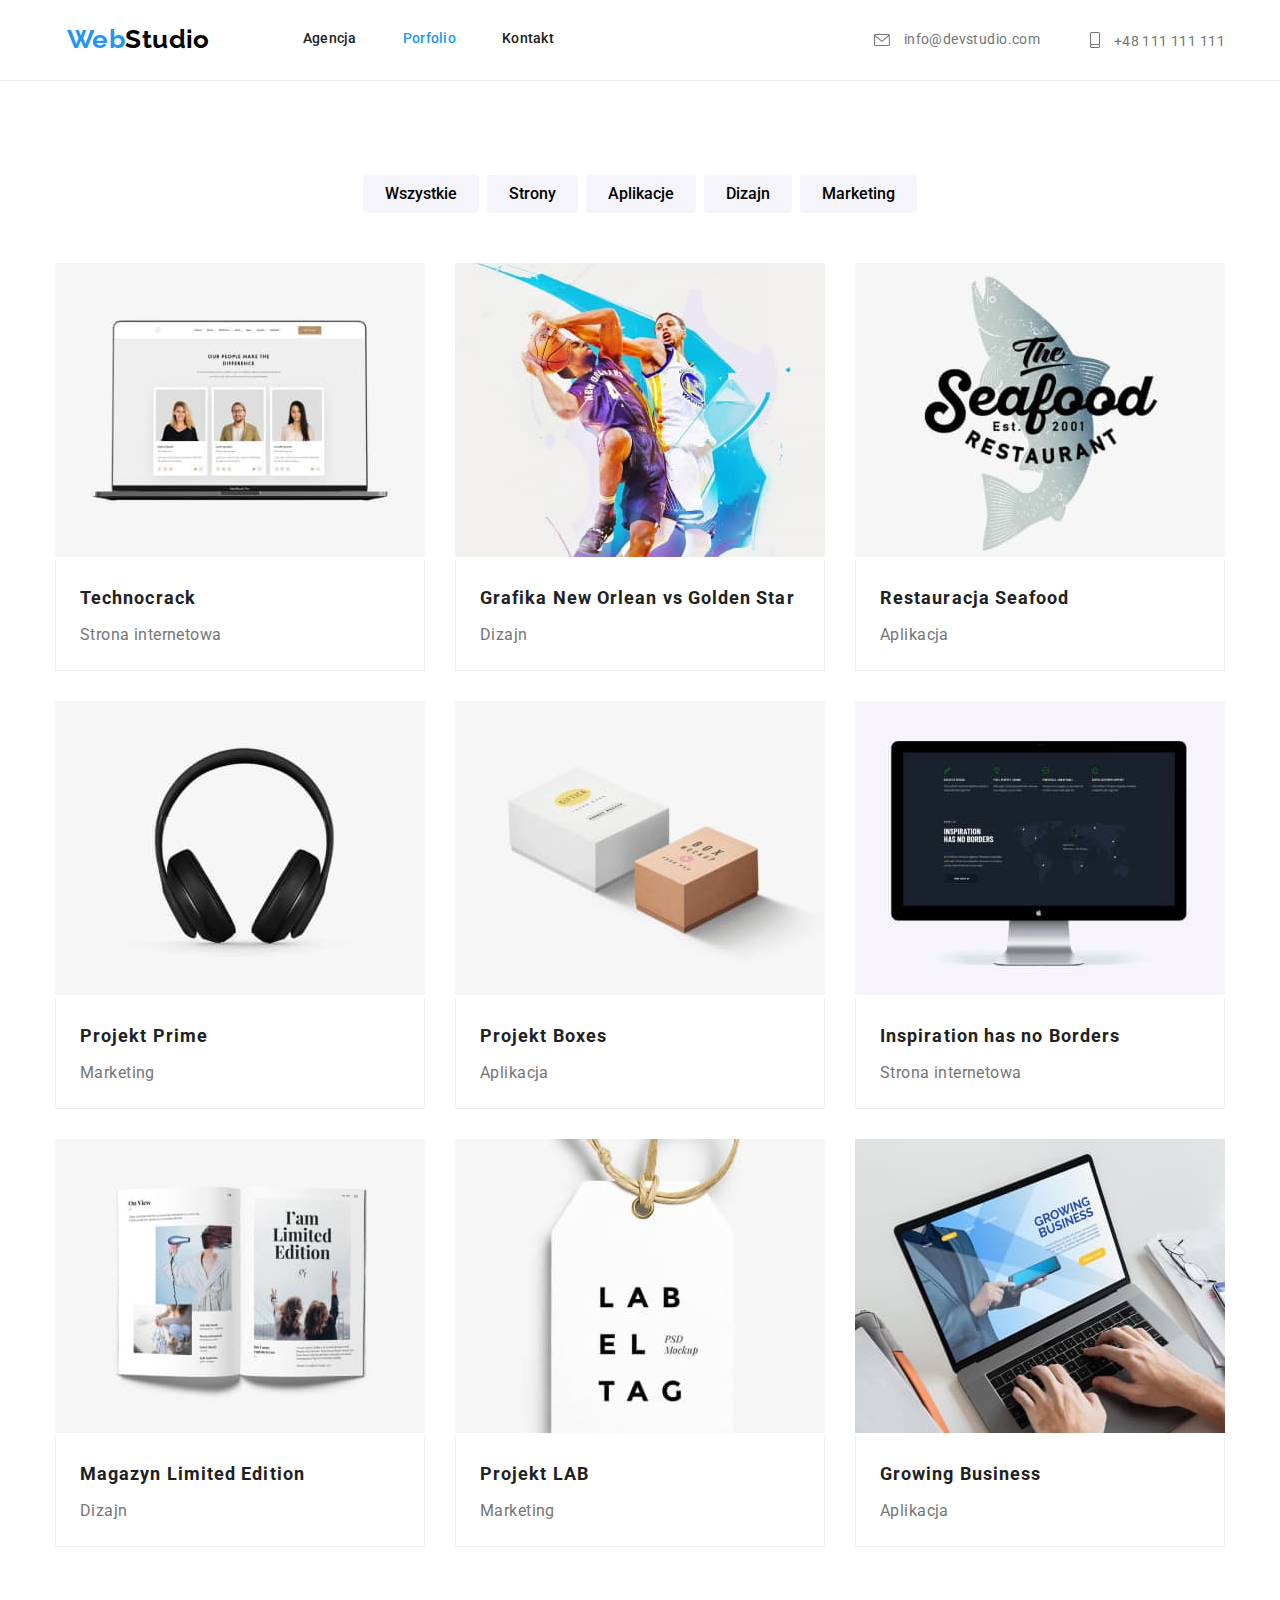
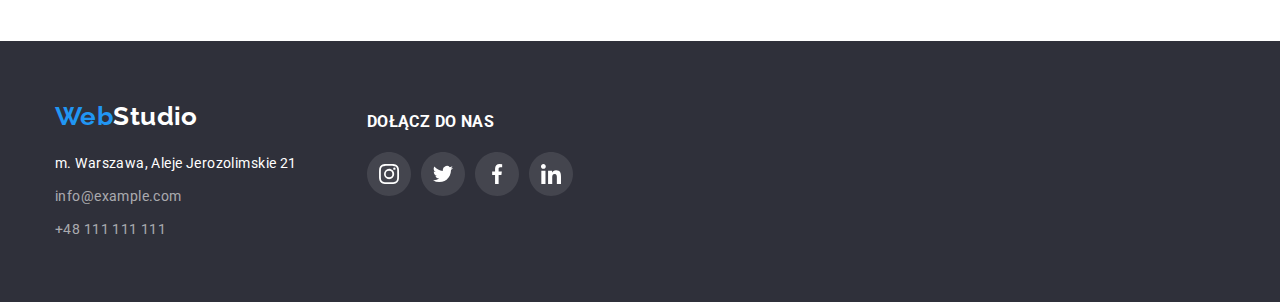
==== portfolio.html @ a1414be4 "first commit" ====
<!DOCTYPE html>
<html lang="en">

<head>
  <meta charset="UTF-8" />
  <meta http-equiv="X-UA-Compatible" content="IE=edge" />
  <meta name="viewport" content="width=device-width, initial-scale=1.0" />
  <link rel="stylesheet" href="./css/modern-normalize.min.css" />
  <link rel="stylesheet" href="./css/styles.css" />
  <link rel="preconnect" href="https://fonts.googleapis.com" />
  <link rel="preconnect" href="https://fonts.gstatic.com" crossorigin />
  <link href="https://fonts.googleapis.com/css2?family=Raleway:wght@700&family=Roboto:wght@400;500;700;900&display=swap"
    rel="stylesheet" />
  <title>WebStudio-portfolio</title>
</head>

<body>
  <header class="header-border">
    <div class="container header">
      <nav class="header__nav">
        <a class="header__logo link" href="./index.html">Web<span class="header__logo-part">Studio</span></a>
        <ul class="header__menu">
          <li>
            <a class="link header__menu-item agencja" href="agencja">Agencja</a>
          </li>
          <li>
            <a class="link header__menu-item portfolio" href="./portfolio.html">Porfolio</a>
          </li>
          <li>
            <a class="link header__menu-item kontakt" href="kontakt">Kontakt</a>
          </li>
        </ul>
      </nav>
      <ul class="header__contacts">
        <li class="header__contact">
          <a class="link header__contacts-item" href="mailto:info@devstudio.com">
            <svg class=" header__icon" width="16" height="12">
              <use href="./images/icons.svg#icon-e-mail"></use>
            </svg>
            info@devstudio.com
          </a>
        </li>
        <li class="header__contact">
          <a class="link header__contacts-item" href="tel:48111111111">
            <svg class="header__icon" width="10" height="16">
              <use href="./images/icons.svg#icon-smartphone"></use>
            </svg>
            +48 111 111 111</a>
        </li>
      </ul>
    </div>
  </header>

  <main>
    <section class="section">
      <div class="container">
        <ul class="menu__btn">
          <li class="menu__btn-item"><button type="button">Wszystkie</button></li>
          <li class="menu__btn-item"><button type="button">Strony</button></li>
          <li class="menu__btn-item"><button type="button">Aplikacje</button></li>
          <li class="menu__btn-item"><button type="button">Dizajn</button></li>
          <li class="menu__btn-item"><button type="button">Marketing</button></li>
        </ul>
        <ul class="gallery">
          <li class="gallery__product">
            <img src="./images/portfolio-photo1.jpg" alt="Laptop z włączoną platformą" width="370" height="294" />
            <div class="product__box">
              <h3 class="product__name">Technocrack</h3>
              <p class="product__description">Strona internetowa</p>
            </div>
          </li>
          <li class="gallery__product">
            <img src="./images/portfolio-photo2.jpg" alt="Dwóch koszykarzy walczących o piłkę" width="370"
              height="294" />
            <div class="product__box">
              <h3 class="product__name">Grafika New Orlean vs Golden Star</h3>
              <p class="product__description">Dizajn</p>
            </div>
          </li>
          <li class="gallery__product">
            <img src="./images/portfolio-photo3.jpg" alt="Logo restauracji The Seafood" width="370" height="294" />
            <div class="product__box">
              <h3 class="product__name">Restauracja Seafood</h3>
              <p class="product__description">Aplikacja</p>
            </div>
          </li>
          <li class="gallery__product">
            <img src="./images/portfolio-photo4.jpg" alt="słuchawki nauszne" width="370" height="294" />
            <div class="product__box">
              <h3 class="product__name">Projekt Prime</h3>
              <p class="product__description">Marketing</p>
            </div>
          </li>
          <li class="gallery__product">
            <img src="./images/portfolio-photo5.jpg" alt="dwa kartony" width="370" height="294" />
            <div class="product__box">
              <h3 class="product__name">Projekt Boxes</h3>
              <p class="product__description">Aplikacja</p>
            </div>
          </li>
          <li class="gallery__product">
            <img src="./images/portfolio-photo6.jpg" alt="Monitor komputera z włączoną stroną internetową" width="370"
              height="294" />
            <div class="product__box">
              <h3 class="product__name">Inspiration has no Borders</h3>
              <p class="product__description">Strona internetowa</p>
            </div>
          </li>
          <li class="gallery__product">
            <img src="./images/portfolio-photo7.jpg" alt="czasopismo z obrazkami" width="370" height="294" />
            <div class="product__box">
              <h3 class="product__name">Magazyn Limited Edition</h3>
              <p class="product__description">Dizajn</p>
            </div>
          </li>
          <li class="gallery__product">
            <img src="./images/portfolio-photo8.jpg" alt="metkę LABELTAG" width="370" height="294" />
            <div class="product__box">
              <h3 class="product__name">Projekt LAB</h3>
              <p class="product__description">Marketing</p>
            </div>
          </li>
          <li class="gallery__product">
            <img src="./images/portfolio-photo9.jpg" alt="Laptop z włączoną stroną growing buisiness" width="370"
              height="294" />
            <div class="product__box">
              <h3 class="product__name">Growing Business</h3>
              <p class="product__description">Aplikacja</p>
            </div>
          </li>
        </ul>
      </div>
    </section>
  </main>

  <footer class="footer__background">
    <div class="footer__container">
      <div class="footer__wrapper">
        <a class="footer__logo link" href="WebStudio">Web<span class="footer__logo-part">Studio</span></a>
        <address>
          <ul class="footer__adressess">
            <li>
              <a class="link footer__place" href="https://goo.gl/maps/jp3QV2B9B6zz9JZ26">m. Warszawa, Aleje
                Jerozolimskie
                21</a>
            </li>
            <li>
              <a class="link footer__address" href=" mailto:info@example.com">info@example.com</a>
            </li>
            <li>
              <a class="link footer__address" href="tel:48111111111">+48 111 111 111</a>
            </li>
          </ul>
        </address>
      </div>
      <div class="footer__social-media">
        <h3 class="footer__title">dołącz do nas</h3>
        <ul class="footer__icons">
          <li class="footer__icon">
            <a href="#" target="_blank" class="footer__icon-link">
              <svg class="footer__icon-item" width="44px" height="44px">
                <use href="./images/icons.svg#icon-instagram"></use>
              </svg>
            </a>
          </li>
          <li class="footer__icon">
            <a href="#" target="_blank" class="footer__icon-link">
              <svg class="footer__icon-item" width="44px" height="44px">
                <use href="./images/icons.svg#icon-twitter"></use>
              </svg>
            </a>
          </li>
          <li class="footer__icon">
            <a href="#" target="_blank" class="footer__icon-link">
              <svg class="footer__icon-item" width="44px" height="44px">
                <use href="./images/icons.svg#icon-facebook"></use>
              </svg>
            </a>
          </li>
          <li class="footer__icon">
            <a href="#" target="_blank" class="footer__icon-link">
              <svg class="footer__icon-item" width="44px" height="44px">
                <use href="./images/icons.svg#icon-linkedin"></use>
              </svg>
            </a>
          </li>
        </ul>
      </div>
    </div>
  </footer>
</body>

</html>
---- css/styles.css ----
:root {
  --active-color: #2196f3;
  --brand-color1: #757575;
  --brand-color2: #fff;
  --brand-color3: #212121;
  --background-color: #2f303a;
  --icon-color: #afb1b8;
  --logo-color: #000;
  --brand-font: "Roboto", sans-serif;
  --space-gap: 30px;
}
body {
  font-family: var(--brand-font);
  color: var(--brand-color3);
  font-size: 14px;
  letter-spacing: 0.03em;
}
ul {
  list-style: none;
}
ul,
h1,
h2,
h3,
p {
  padding-inline-start: 0;
  margin-block-start: 0;
  margin-block-end: 0;
}
.section {
  padding: 94px 0;
}
.container {
  width: 1200px;
  margin: 0 auto;
}
.header,
.header__nav,
.header__menu {
  display: flex;
}
.header-border {
  border-bottom: 1px solid #ececec;
}
.header {
  justify-content: space-between;
  padding: 24px 15px 25px 27px;
}
.header__nav {
  align-items: center;
}
.header__logo {
  font-family: "raleway";
  font-weight: 700;
  font-size: 26px;
  line-height: 1.19;
  color: var(--active-color);
  margin-right: 93px;
}
.header__logo-part {
  color: var(--logo-color);
}

.header__menu {
  font-weight: 500;
  line-height: 1.14;
  letter-spacing: 0.02em;
}
.header__menu > li:not(:last-child) {
  margin-right: 46px;
}
.header__contacts {
  display: flex;
  align-items: center;
  padding: auto;
}
.header__contacts > li:not(:last-child) {
  margin-right: 50px;
}
.header__contacts-item {
  color: var(--brand-color1);
}
.header__menu-item {
  color: var(--brand-color3);
}
.header__icon {
  margin-right: 10px;
}
.header__icon:nth-child(1) {
  position: relative;
  top: 2px;
}
.header__icon:nth-child(2) {
  position: relative;
  top: 4px;
}
.link:hover,
.link:focus,
.link:active {
  color: var(--active-color);
  --color4: var(--active-color);
}
.link {
  text-decoration: none;
}
button {
  font-weight: 500;
  font-size: 16px;
  line-height: 1.625;
  text-align: center;
  background: #f5f4fa;
  border-style: hidden;
  border-radius: 4px;
  cursor: pointer;
}
button:hover,
button:focus,
button:active {
  background-color: var(--active-color);
  color: var(--brand-color2);
  box-shadow: 0 3px 1px rgba(0, 0, 0, 0.1), 0 1px 2px rgba(0, 0, 0, 0.08),
    0 2px 2px rgba(0, 0, 0, 0.12);
  border-radius: 4px;
  border-style: hidden;
}
/*gallery*/
.menu__btn {
  display: flex;
  flex-direction: row;
  justify-content: center;
  align-items: center;
}
.menu__btn > li:not(:last-child) {
  margin-right: 8px;
}
.menu__btn-item > button {
  padding: 6px 22px 6px 22px;
}
.gallery {
  display: flex;
  flex-wrap: wrap;
  justify-content: center;
  gap: var(--space-gap);
  margin-top: 50px;
}
.product__box {
  border-left: 1px solid #eee;
  border-right: 1px solid #eee;
  border-bottom: 1px solid #eee;
  padding: 20px 24px 20px 24px;
}
.gallery__product {
  flex-basis: calc((100% - 90px) / 3);
  background-color: var(--brand-color2);
}
.gallery__product:focus,
.gallery__product:hover,
.gallery__product:active {
  box-shadow: 0px 1px 1px rgba(0, 0, 0, 0.12), 0px 4px 4px rgba(0, 0, 0, 0.06),
    1px 4px 6px rgba(0, 0, 0, 0.16);
  cursor: pointer;
}
.product__name {
  font-weight: 700;
  font-size: 18px;
  line-height: 2;
  letter-spacing: 0.06em;
  margin-block-start: 0;
  margin-block-end: 4px;
}
.product__description {
  font-size: 16px;
  line-height: 1.88;
  color: var(--brand-color1);
  margin-block-start: 0;
  margin-block-end: 0;
}
.portfolio {
  color: var(--active-color);
}
/*footer*/
.footer__background {
  background-color: var(--background-color);
  display: flex;
  flex-direction: column;
  justify-content: center;
  align-items: center;
}
.footer__container {
  width: 1200px;
  display: flex;
  flex-direction: row;
  align-items: flex-start;
  padding: 60px 0 60px 15px;
}
.footer__logo {
  font-family: "raleway";
  font-weight: 700;
  font-size: 26px;
  line-height: 1.19;
  color: var(--active-color);
}
.footer__logo-part {
  color: var(--brand-color2);
}
.footer__adressess {
  line-height: 1.71;
  font-style: normal;
  margin-top: 20px;
}
.footer__adressess > li:not(:last-child) {
  margin-bottom: 9px;
}
.footer__address {
  color: rgba(255, 255, 255, 0.6);
}
.footer__place {
  color: var(--brand-color2);
}
.footer__icon-link {
  --color6: rgba(255, 255, 255, 0.1);
  --color5: var(--brand-color2);
}
.footer__icon-link:hover,
.footer__icon-link:focus,
.footer__icon-link:active {
  --color6: var(--active-color);
}
.footer__wrapper {
  margin-right: 70px;
}
.footer__social-media {
  display: flex;
  flex-direction: column;
  justify-content: center;
}
.footer__title {
  font-weight: 700;
  line-height: 1.14;
  text-transform: uppercase;
  color: var(--brand-color2);
  margin-bottom: 20px;
  margin-top: 12px;
}
.footer__icons {
  display: flex;
  justify-content: center;
}
.footer__icon {
  margin-right: 10px;
}

/*banner*/
.banner {
  background-color: var(--background-color);
  align-items: center;
  text-align: center;
  padding: 200px 15px 200px 15px;
  background-image: linear-gradient(
      to top,
      rgba(47, 48, 58, 0.4) 0%,
      rgba(47, 48, 58, 0.4) 80%
    ),
    url("../images/banner-background.jpg");
  background-size: 1600px;
  background-repeat: no-repeat;
  background-position: center;
}
.banner__title {
  font-weight: 900;
  font-size: 44px;
  line-height: 1.36;
  text-align: center;
  letter-spacing: 0.06em;
  text-transform: uppercase;
  color: var(--brand-color2);
  margin-block-start: 0;
  margin-inline-end: 0;
  margin-bottom: 30px;
}

.banner__btn {
  font-weight: 700;
  font-size: 16px;
  line-height: 1.88;

  letter-spacing: 0.06em;
  padding: 10px 41px 10px 42px;
  background-color: var(--active-color);
  color: var(--brand-color2);
  box-shadow: 0 3px 1px rgba(0, 0, 0, 0.1), 0 1px 2px rgba(0, 0, 0, 0.08),
    0 2px 2px rgba(0, 0, 0, 0.12);
  border-radius: 4px;
  border-style: hidden;
}
/*adventages*/
.advantages {
  display: flex;
  flex-direction: row;
  justify-content: center;
}
.advantage:not(:last-child) {
  margin-right: 30px;
}
.advantage__title {
  font-weight: 700;
  text-transform: uppercase;
  margin-block-start: 0;
  margin-block-end: 10px;
}
.advantage__subtitle {
  line-height: 1.71;
  color: var(--brand-color1);
  margin-block-start: 0;
  margin-block-end: 0;
}
.adventage-icons {
  margin-bottom: 30px;
}
/*offices*/
.section__header {
  font-weight: 700;
  font-size: 36px;
  line-height: 1.16;
  padding-top: 0;
  margin-block-start: 0;
  margin-block-end: 0;
  text-align: center;
}
.offices__container {
  padding-top: 0;
}
.offices {
  display: flex;
  flex-direction: row;
  margin-top: 50px;
}
.office:not(:last-child) {
  margin-right: 30px;
}
/*cards*/
.section__cards {
  background: #f5f4fa;
}
.cards {
  display: flex;
  flex-direction: row;
  justify-content: center;
  margin-top: 50px;
}
.card__container {
  padding: 30px 0 30px 0;
}

.card {
  font-size: 16px;
  line-height: 1.19;
  text-align: center;
  background-color: var(--brand-color2);
  box-shadow: 0 1px 3px rgba(0, 0, 0, 0.12), 0 1px 1px rgba(0, 0, 0, 0.14),
    0 2px 1px rgba(0, 0, 0, 0.2);
  border-radius: 0 0 4px 4px;
}
.card:not(:last-child) {
  margin-right: 30px;
}
.card__title {
  font-weight: 500;
  font-size: 16px;
  margin-block-start: 0;
  margin-block-end: 10px;
}
.card__subtitle {
  color: var(--brand-color1);
  margin-block-start: 0;
  margin-block-end: 0;
}
.card__icons {
  display: flex;
  justify-content: center;
  margin: 16px 10px 0 0;
}
.card__icon-link:hover,
.card__icon-link:focus,
.card__icon-link:active {
  --color5: var(--brand-color2);
  --color6: var(--active-color);
}
/*client*/

.client__icons {
  display: flex;
  gap: var(--space-gap);
  margin-top: 50px;
}

.client__icon {
  border: 1px solid var(--icon-color);
  border-radius: 4px;
  padding: 17.71px 32px 14.25px 32px;
  flex-basis: calc((100% - 5 * var(--space-gap)) / 6);
  --color5: var(--icon-color);
  --color3: var(--icon-color);
}
.client__icon:hover,
.client__icon:focus,
.client__icon:active {
  cursor: pointer;
  border: 1px solid var(--active-color);
  --color5: var(--active-color);
  --color3: var(--active-color);
}
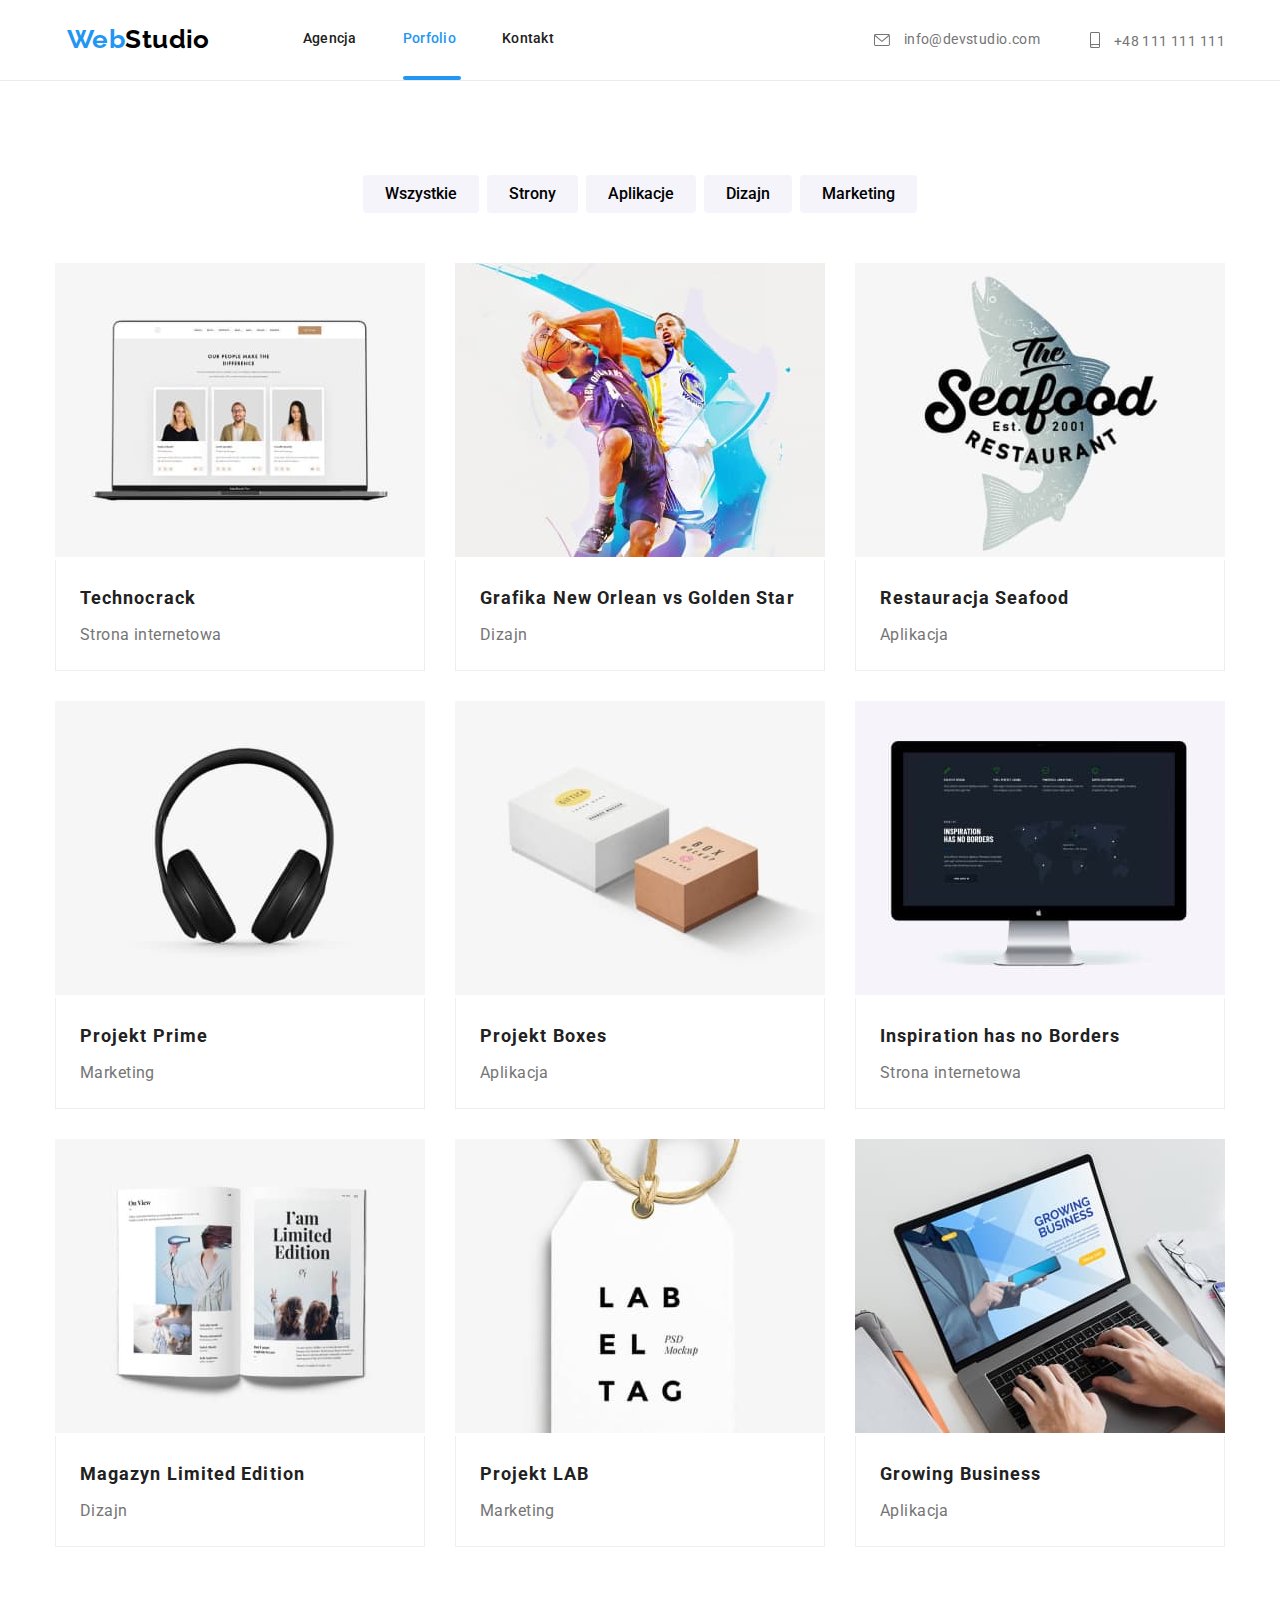
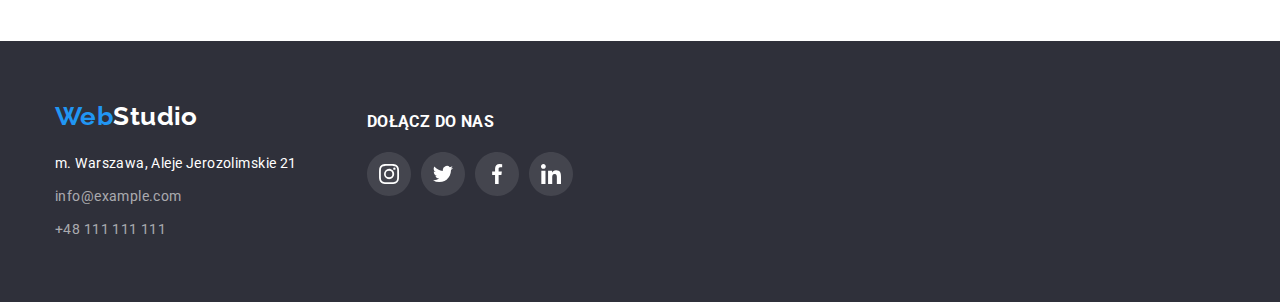
==== commit 928e00ed: "add animation in gallery" ====
--- a/portfolio.html
+++ b/portfolio.html
@@ -21,7 +21,7 @@
         <a class="header__logo link" href="./index.html">Web<span class="header__logo-part">Studio</span></a>
         <ul class="header__menu">
           <li>
-            <a class="link header__menu-item agencja" href="agencja">Agencja</a>
+            <a class="link header__menu-item" href="agencja">Agencja</a>
           </li>
           <li>
             <a class="link header__menu-item portfolio" href="./portfolio.html">Porfolio</a>
@@ -63,6 +63,14 @@
         </ul>
         <ul class="gallery">
           <li class="gallery__product">
+            <div class="product__label">
+              <p class="product__label__description">
+                Technocrack jest popularną platformą wykorzystywaną do
+                rozpowszechniania koronawirusa. Firmy wykorzystują tę
+                platformę do celów szpiegowskich i ataków na niezabezpieczone
+                serwery konkurencji
+              </p>
+            </div>
             <img src="./images/portfolio-photo1.jpg" alt="Laptop z włączoną platformą" width="370" height="294" />
             <div class="product__box">
               <h3 class="product__name">Technocrack</h3>
@@ -70,6 +78,14 @@
             </div>
           </li>
           <li class="gallery__product">
+            <div class="product__label">
+              <p class="product__label__description">
+                Technocrack jest popularną platformą wykorzystywaną do
+                rozpowszechniania koronawirusa. Firmy wykorzystują tę
+                platformę do celów szpiegowskich i ataków na niezabezpieczone
+                serwery konkurencji
+              </p>
+            </div>
             <img src="./images/portfolio-photo2.jpg" alt="Dwóch koszykarzy walczących o piłkę" width="370"
               height="294" />
             <div class="product__box">
@@ -78,6 +94,14 @@
             </div>
           </li>
           <li class="gallery__product">
+            <div class="product__label">
+              <p class="product__label__description">
+                Technocrack jest popularną platformą wykorzystywaną do
+                rozpowszechniania koronawirusa. Firmy wykorzystują tę
+                platformę do celów szpiegowskich i ataków na niezabezpieczone
+                serwery konkurencji
+              </p>
+            </div>
             <img src="./images/portfolio-photo3.jpg" alt="Logo restauracji The Seafood" width="370" height="294" />
             <div class="product__box">
               <h3 class="product__name">Restauracja Seafood</h3>
@@ -85,6 +109,14 @@
             </div>
           </li>
           <li class="gallery__product">
+            <div class="product__label">
+              <p class="product__label__description">
+                Technocrack jest popularną platformą wykorzystywaną do
+                rozpowszechniania koronawirusa. Firmy wykorzystują tę
+                platformę do celów szpiegowskich i ataków na niezabezpieczone
+                serwery konkurencji
+              </p>
+            </div>
             <img src="./images/portfolio-photo4.jpg" alt="słuchawki nauszne" width="370" height="294" />
             <div class="product__box">
               <h3 class="product__name">Projekt Prime</h3>
@@ -92,6 +124,14 @@
             </div>
           </li>
           <li class="gallery__product">
+            <div class="product__label">
+              <p class="product__label__description">
+                Technocrack jest popularną platformą wykorzystywaną do
+                rozpowszechniania koronawirusa. Firmy wykorzystują tę
+                platformę do celów szpiegowskich i ataków na niezabezpieczone
+                serwery konkurencji
+              </p>
+            </div>
             <img src="./images/portfolio-photo5.jpg" alt="dwa kartony" width="370" height="294" />
             <div class="product__box">
               <h3 class="product__name">Projekt Boxes</h3>
@@ -99,6 +139,14 @@
             </div>
           </li>
           <li class="gallery__product">
+            <div class="product__label">
+              <p class="product__label__description">
+                Technocrack jest popularną platformą wykorzystywaną do
+                rozpowszechniania koronawirusa. Firmy wykorzystują tę
+                platformę do celów szpiegowskich i ataków na niezabezpieczone
+                serwery konkurencji
+              </p>
+            </div>
             <img src="./images/portfolio-photo6.jpg" alt="Monitor komputera z włączoną stroną internetową" width="370"
               height="294" />
             <div class="product__box">
@@ -107,6 +155,14 @@
             </div>
           </li>
           <li class="gallery__product">
+            <div class="product__label">
+              <p class="product__label__description">
+                Technocrack jest popularną platformą wykorzystywaną do
+                rozpowszechniania koronawirusa. Firmy wykorzystują tę
+                platformę do celów szpiegowskich i ataków na niezabezpieczone
+                serwery konkurencji
+              </p>
+            </div>
             <img src="./images/portfolio-photo7.jpg" alt="czasopismo z obrazkami" width="370" height="294" />
             <div class="product__box">
               <h3 class="product__name">Magazyn Limited Edition</h3>
@@ -114,6 +170,14 @@
             </div>
           </li>
           <li class="gallery__product">
+            <div class="product__label">
+              <p class="product__label__description">
+                Technocrack jest popularną platformą wykorzystywaną do
+                rozpowszechniania koronawirusa. Firmy wykorzystują tę
+                platformę do celów szpiegowskich i ataków na niezabezpieczone
+                serwery konkurencji
+              </p>
+            </div>
             <img src="./images/portfolio-photo8.jpg" alt="metkę LABELTAG" width="370" height="294" />
             <div class="product__box">
               <h3 class="product__name">Projekt LAB</h3>
@@ -121,6 +185,14 @@
             </div>
           </li>
           <li class="gallery__product">
+            <div class="product__label">
+              <p class="product__label__description">
+                Technocrack jest popularną platformą wykorzystywaną do
+                rozpowszechniania koronawirusa. Firmy wykorzystują tę
+                platformę do celów szpiegowskich i ataków na niezabezpieczone
+                serwery konkurencji
+              </p>
+            </div>
             <img src="./images/portfolio-photo9.jpg" alt="Laptop z włączoną stroną growing buisiness" width="370"
               height="294" />
             <div class="product__box">
--- a/css/styles.css
+++ b/css/styles.css
@@ -8,6 +8,7 @@
   --logo-color: #000;
   --brand-font: "Roboto", sans-serif;
   --space-gap: 30px;
+  --product-label-color: rgba(33, 150, 243, 0.9);
 }
 body {
   font-family: var(--brand-font);
@@ -60,7 +61,6 @@
 .header__logo-part {
   color: var(--logo-color);
 }
-
 .header__menu {
   font-weight: 500;
   line-height: 1.14;
@@ -99,6 +99,8 @@
 .link:active {
   color: var(--active-color);
   --color4: var(--active-color);
+  transition-duration: 250ms;
+  animation-timing-function: cubic-bezier(0.4, 0, 0.2, 1);
 }
 .link {
   text-decoration: none;
@@ -122,6 +124,8 @@
     0 2px 2px rgba(0, 0, 0, 0.12);
   border-radius: 4px;
   border-style: hidden;
+  transition-duration: 250ms;
+  animation-timing-function: cubic-bezier(0.4, 0, 0.2, 1);
 }
 /*gallery*/
 .menu__btn {
@@ -148,10 +152,14 @@
   border-right: 1px solid #eee;
   border-bottom: 1px solid #eee;
   padding: 20px 24px 20px 24px;
+  position: relative;
+  background-color: var(--brand-color2);
 }
 .gallery__product {
   flex-basis: calc((100% - 90px) / 3);
   background-color: var(--brand-color2);
+  position: relative;
+  overflow: hidden;
 }
 .gallery__product:focus,
 .gallery__product:hover,
@@ -159,6 +167,8 @@
   box-shadow: 0px 1px 1px rgba(0, 0, 0, 0.12), 0px 4px 4px rgba(0, 0, 0, 0.06),
     1px 4px 6px rgba(0, 0, 0, 0.16);
   cursor: pointer;
+  transition-duration: 250ms;
+  animation-timing-function: cubic-bezier(0.4, 0, 0.2, 1);
 }
 .product__name {
   font-weight: 700;
@@ -175,9 +185,25 @@
   margin-block-start: 0;
   margin-block-end: 0;
 }
-.portfolio {
-  color: var(--active-color);
-}
+.product__label {
+  background-color: var(--product-label-color);
+  position: absolute;
+  top: 0;
+  left: 0;
+  padding: 49px 24px 49px 45px;
+  transform: translateY(110%);
+  transition-duration: 250ms;
+}
+.product__label__description {
+  font-size: 18px;
+  line-height: 1.56;
+  color: var(--brand-color2);
+}
+.gallery__product:hover .product__label,
+.product__label:focus {
+  transform: translateY(0);
+}
+
 /*footer*/
 .footer__background {
   background-color: var(--background-color);
@@ -225,6 +251,8 @@
 .footer__icon-link:focus,
 .footer__icon-link:active {
   --color6: var(--active-color);
+  transition-duration: 250ms;
+  animation-timing-function: cubic-bezier(0.4, 0, 0.2, 1);
 }
 .footer__wrapper {
   margin-right: 70px;
@@ -279,7 +307,7 @@
   margin-bottom: 30px;
 }
 
-.banner__btn {
+.open__btn {
   font-weight: 700;
   font-size: 16px;
   line-height: 1.88;
@@ -337,6 +365,28 @@
 }
 .office:not(:last-child) {
   margin-right: 30px;
+}
+.office {
+}
+.office > img {
+  z-index: 1;
+}
+.office__label__background {
+  position: relative;
+  bottom: 73px;
+  width: 370px;
+  height: 70px;
+  background: rgba(47, 48, 58, 0.8);
+  z-index: 2;
+}
+.office__label {
+  text-align: center;
+  font-weight: 700;
+  line-height: 1.14px;
+  text-align: center;
+  text-transform: uppercase;
+  color: var(--brand-color2);
+  padding: 35px 90px 27px;
 }
 /*cards*/
 .section__cards {
@@ -385,6 +435,8 @@
 .card__icon-link:active {
   --color5: var(--brand-color2);
   --color6: var(--active-color);
+  transition-duration: 250ms;
+  animation-timing-function: cubic-bezier(0.4, 0, 0.2, 1);
 }
 /*client*/
 
@@ -409,4 +461,114 @@
   border: 1px solid var(--active-color);
   --color5: var(--active-color);
   --color3: var(--active-color);
-}
+  transition-duration: 250ms;
+  animation-timing-function: cubic-bezier(0.4, 0, 0.2, 1);
+}
+/*modal*/
+.close__btn {
+  position: absolute;
+  width: 30px;
+  height: 30px;
+  right: 8px;
+  top: 8px;
+  background: var(--brand-color2);
+  border: 1px solid rgba(0, 0, 0, 0.1);
+  border-radius: 50%;
+}
+.backdrop {
+  position: fixed;
+  left: 0;
+  top: 0;
+  width: 100%;
+  height: 100%;
+  background-color: rgba(0, 0, 0, 0.2);
+}
+.modal {
+  width: 528px;
+  min-height: 581px;
+  background-color: var(--brand-color2);
+  box-shadow: 0px 1px 3px rgba(0, 0, 0, 0.12), 0px 1px 1px rgba(0, 0, 0, 0.14),
+    0px 2px 1px rgba(0, 0, 0, 0.2);
+  border-radius: 4px;
+  position: absolute;
+  top: 50%;
+  left: 50%;
+  transform: translate(-50%, -50%) scale(1);
+  /*
+  opacity: 1;
+  transition-property: visibility, opacity, transform;
+  transition: duration 2s; ;
+  transform: translateX(-50%) translateY(-50%) scale(1) rotate(720deg) skew(0deg, 0deg);
+  opacity: 1;
+  visibility: visible;
+  display: block;
+  z-index: 1;
+  */
+  animation-name: modal-open;
+  animation-duration: 1500ms;
+  animation-timing-function: linear;
+  animation-iteration-count: 2;
+  animation-direction: alternate;
+}
+.is-hidden {
+  pointer-events: none;
+  visibility: hidden;
+  opacity: 0;
+  transform: translateX(-50%) translateY(-50%) scale(0) rotate(0deg)
+    skew(40deg, 40deg);
+}
+/*
+.modal-close {
+  animation-duration: 3s;
+  transform: translateX(-50%) translateY(-50%) scale(1) rotate(0deg)
+    skew(40deg, 40deg);
+}
+*/
+.modal-open--animated {
+  animation-play-state: running;
+}
+
+@keyframes modal-open {
+  0% {
+    transform: translateX(-50%) translateY(-50%) scale(0.5) rotate(0deg)
+      skew(0deg, 0deg);
+  }
+
+  50% {
+    transform: translateX(-50%) translateY(-50%) scale(1.5) rotate(0deg)
+      skew(0deg, 0deg);
+  }
+
+  100% {
+    transform: translateX(-50%) translateY(-50%) scale(1) rotate(0deg)
+      skew(0deg, 0deg);
+  }
+}
+.portfolio {
+  color: var(--active-color);
+}
+.agencja {
+  color: var(--active-color);
+}
+.portfolio::after {
+  content: " ";
+  display: block;
+  width: 58px;
+  height: 4px;
+  position: absolute;
+  top: 76px;
+  right: auto;
+  background: #2196f3;
+  border-radius: 2px;
+}
+.agencja::after {
+  content: " ";
+  position: absolute;
+  display: block;
+  top: 77px;
+  right: auto;
+  width: 53px;
+  height: 4px;
+  background: #2196f3;
+  border-radius: 2px;
+}
